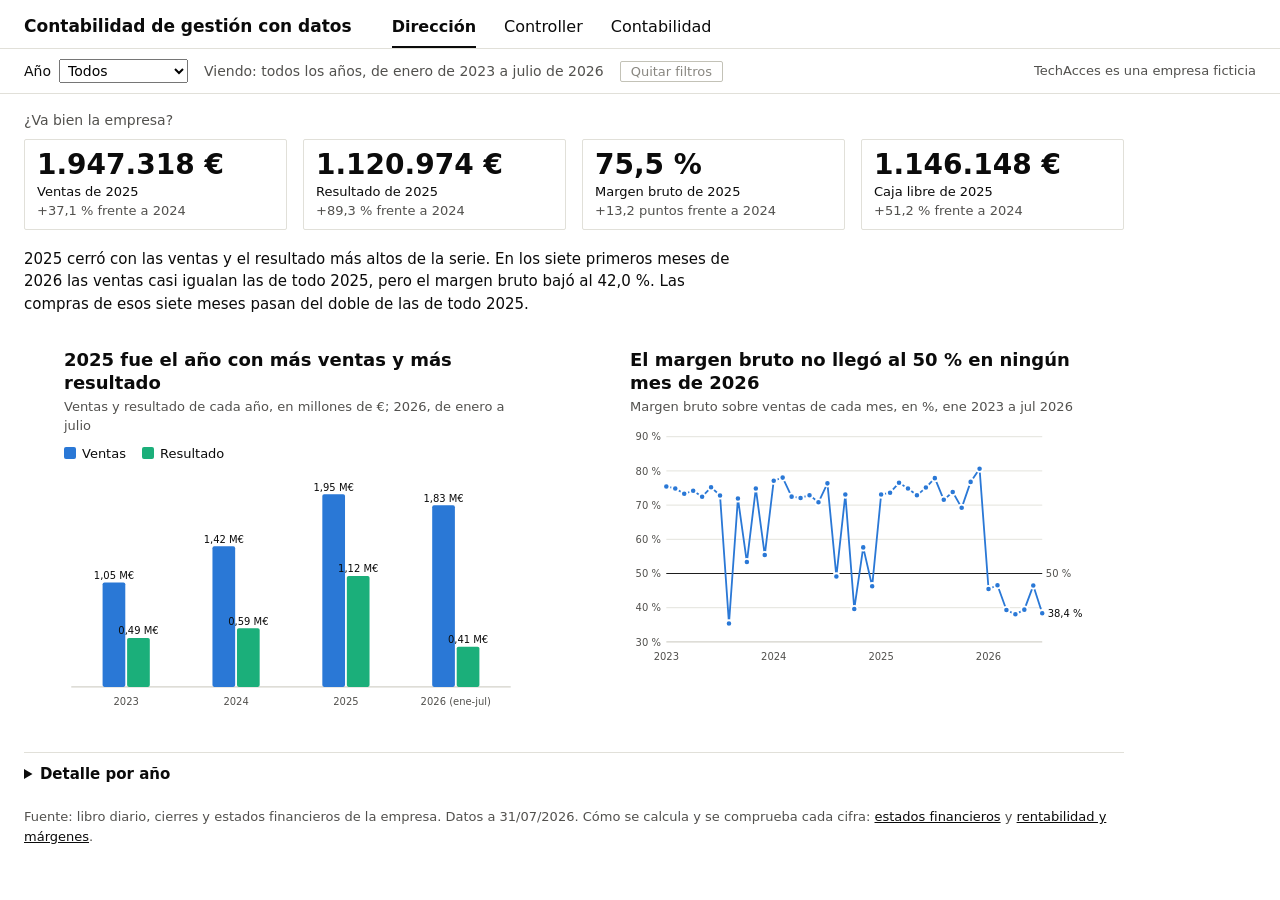
==== index.html @ daac5c60 "Cuadro de mando de contabilidad de gestión: web, datos e informes por bloque Tres pestañas (direcció" ====
<!doctype html>
<html lang="es">
<head>
<meta charset="utf-8">
<meta name="viewport" content="width=device-width, initial-scale=1">
<title>Contabilidad de gestión con datos</title>
<meta name="description" content="Cuadro de mando de contabilidad de gestión de una empresa ficticia: dirección, controller y contabilidad, con cada cifra comprobada por otra vía.">
<link rel="stylesheet" href="estilo.css?v=3">
</head>
<body>
<header>
  <div class="barra">
    <p class="nombre">Contabilidad de gestión con datos</p>
    <nav class="pestanas" role="tablist" aria-label="Cuadros">
      <button role="tab" id="tab-direccion" aria-controls="direccion" data-pestana="direccion">Dirección</button>
      <button role="tab" id="tab-controller" aria-controls="controller" data-pestana="controller">Controller</button>
      <button role="tab" id="tab-contabilidad" aria-controls="contabilidad" data-pestana="contabilidad">Contabilidad</button>
    </nav>
  </div>
  <div class="filtros">
    <label>Año <select id="filtro-ano"></select></label>
    <span class="viendo" id="viendo"></span>
    <button type="button" id="quitar">Quitar filtros</button>
    <span class="ficticia">TechAcces es una empresa ficticia</span>
  </div>
</header>

<main>
  <section class="pestana" id="direccion" role="tabpanel" aria-labelledby="tab-direccion">
    <p class="pregunta">¿Va bien la empresa?</p>
    <div class="cifras" id="dir-cifras"></div>
    <p class="texto" id="dir-texto"></p>
    <div class="graficos">
      <figure class="grafico" id="dir-g1"></figure>
      <figure class="grafico" id="dir-g2"></figure>
    </div>
    <details id="dir-detalle"><summary>Detalle por año</summary></details>
    <p class="fuente">Fuente: libro diario, cierres y estados financieros de la empresa. Datos a 31/07/2026. Cómo se calcula y se comprueba cada cifra: <a href="https://github.com/jleonceo/analisis-contable/blob/main/informes/01_estados_financieros.md">estados financieros</a> y <a href="https://github.com/jleonceo/analisis-contable/blob/main/informes/02_rentabilidad_y_margenes.md">rentabilidad y márgenes</a>.</p>
  </section>

  <section class="pestana" id="controller" role="tabpanel" aria-labelledby="tab-controller" hidden>
    <p class="pregunta">¿Dónde se aparta 2026 del presupuesto y de los objetivos?</p>
    <div class="cifras" id="con-cifras"></div>
    <p class="texto" id="con-texto"></p>
    <div class="graficos">
      <figure class="grafico" id="con-g1"></figure>
      <figure class="grafico" id="con-g2"></figure>
    </div>
    <details id="con-detalle"><summary>Detalle: partidas, líneas, centros, personal y clientes</summary></details>
    <p class="fuente">Fuente: libro diario, presupuesto y objetivos de la empresa. Datos a 31/07/2026. Cómo se calcula y se comprueba cada cifra: <a href="https://github.com/jleonceo/analisis-contable/blob/main/informes/03_presupuesto_objetivos_y_centros.md">presupuesto y coste por centro</a> y <a href="https://github.com/jleonceo/analisis-contable/blob/main/informes/04_clientes_y_proveedores.md">clientes y proveedores</a>.</p>
  </section>

  <section class="pestana" id="contabilidad" role="tabpanel" aria-labelledby="tab-contabilidad" hidden>
    <p class="pregunta">¿Qué hay que revisar en el libro diario?</p>
    <div class="cifras" id="ope-cifras"></div>
    <p class="texto" id="ope-texto"></p>
    <div id="ope-tabla"></div>
    <p class="fuente">Fuente: libro diario y cierres de la empresa. Comprobaciones a 31/07/2026. Cómo se hace cada comprobación: <a href="https://github.com/jleonceo/analisis-contable/blob/main/informes/05_calidad_del_libro_diario.md">calidad del libro diario</a> y <a href="https://github.com/jleonceo/analisis-contable/blob/main/informes/06_fiscal_y_cierre.md">fiscal y cierre</a>.</p>
  </section>
</main>

<div class="etiqueta-dato" id="etiqueta" role="tooltip" hidden></div>
<script src="cuadro.js?v=9"></script>
</body>
</html>
---- estilo.css ----
/* Cuadro de mando de contabilidad de gestión. Estilo de la casa: fondo blanco, Segoe UI, sin sombras, sin
   degradados, sin píldoras ni animaciones. Valores de las reglas de salida (E1 a E8) y del patrón del cuadro de mando. */

html, body { margin: 0; background: #ffffff; color: #0b0b0b; }
body { font-family: "Segoe UI", system-ui, sans-serif; font-size: 15px; line-height: 1.5; }

/* Barra de arriba: nombre en negrita y pestañas en una fila; la elegida, en negrita y subrayada. */
.barra { display: flex; flex-wrap: wrap; align-items: baseline; gap: 8px 32px; padding: 14px 24px 0; border-bottom: 1px solid #e1e0d9; }
.nombre { font-size: 17px; font-weight: 700; margin: 0 8px 0 0; }
.pestanas { display: flex; gap: 28px; flex-wrap: wrap; }
.pestanas button { font: 16px "Segoe UI", system-ui, sans-serif; color: #0b0b0b; background: none; border: 0; padding: 0 0 10px; cursor: pointer; border-bottom: 2px solid transparent; }
.pestanas button[aria-selected="true"] { font-weight: 700; border-bottom-color: #0b0b0b; }
.pestanas button:focus-visible, .filtros select:focus-visible, .filtros button:focus-visible { outline: 2px solid #0b0b0b; outline-offset: 2px; }

/* Filtros que valen para todas las pestañas y la línea «Viendo». */
.filtros { display: flex; flex-wrap: wrap; align-items: center; gap: 8px 16px; padding: 10px 24px; border-bottom: 1px solid #e1e0d9; font-size: 14px; }
.filtros label { display: flex; align-items: center; gap: 8px; }
.filtros select { font: 14px "Segoe UI", system-ui, sans-serif; padding: 2px 4px; }
.filtros button { font: 13px "Segoe UI", system-ui, sans-serif; background: #ffffff; border: 1px solid #c3c2b7; border-radius: 2px; padding: 2px 10px; cursor: pointer; color: #0b0b0b; }
.filtros button:disabled { color: #898781; cursor: default; }
.viendo { color: #52514e; }
.ficticia { margin-left: auto; color: #52514e; font-size: 13px; }

main { padding: 16px 24px 32px; max-width: 1100px; }
.pestana[hidden] { display: none; }

/* La pregunta de la pestaña, en una línea. */
.pregunta { font-size: 14px; color: #52514e; margin: 0 0 8px; }

/* Cifras de arriba: cuatro casillas iguales; número a 28 px en negrita, etiqueta y contexto a 13 px. */
.cifras { display: grid; grid-template-columns: repeat(4, minmax(0, 1fr)); gap: 16px; margin: 0 0 18px; }
.cifra { border: 1px solid #e1e0d9; border-radius: 2px; padding: 8px 12px; }
.cifra p { margin: 0; white-space: nowrap; overflow: hidden; text-overflow: ellipsis; }
.cifra .numero { font-size: 28px; font-weight: 700; line-height: 1.2; }
.cifra .etiqueta { font-size: 13px; }
.cifra .contexto { font-size: 13px; color: #52514e; }
.cifra:focus-visible, .cifra:focus { outline: 2px solid #0b0b0b; outline-offset: 1px; }

.texto { max-width: 75ch; margin: 0 0 18px; }

/* Dos gráficos lado a lado, título que concluye a 18 px, subtítulo con medida, unidad y periodo, fuente al pie. */
.graficos { display: grid; grid-template-columns: repeat(2, minmax(0, 1fr)); gap: 32px; }
.grafico h2 { font-size: 18px; font-weight: 700; line-height: 1.3; margin: 0 0 2px; }
.grafico .subtitulo { font-size: 13px; color: #52514e; margin: 0 0 8px; }
.grafico svg { display: block; width: 100%; height: auto; overflow: visible; }
.leyenda { display: flex; flex-wrap: wrap; gap: 4px 16px; font-size: 13px; color: #0b0b0b; margin: 0 0 6px; padding: 0; list-style: none; }
.leyenda span.marca { display: inline-block; width: 12px; height: 12px; margin-right: 6px; vertical-align: -1px; border-radius: 2px; }
.leyenda span.raya { display: inline-block; width: 14px; height: 2px; margin-right: 6px; vertical-align: 3px; }

svg text { font-family: "Segoe UI", system-ui, sans-serif; fill: #52514e; font-size: 11px; }
svg text.valor { fill: #0b0b0b; font-size: 11px; }
svg .dato { cursor: default; }
svg .dato:focus { outline: none; }
svg .dato:focus rect, svg .dato:focus circle { stroke: #0b0b0b; stroke-width: 2px; }

/* El detalle, plegado: el lector lo abre si lo necesita. */
details { margin: 22px 0 0; border-top: 1px solid #e1e0d9; padding-top: 10px; }
summary { cursor: pointer; font-weight: 700; font-size: 15px; }
details .nota { font-size: 13px; color: #52514e; margin: 6px 0 0; max-width: 90ch; }

/* Tablas como las del Gobierno británico: línea bajo la cabecera y sobre el total, sin rayas entre filas. */
.tabla-caja { overflow-x: auto; }
table { border-collapse: collapse; font-size: 13px; margin: 12px 0 0; font-variant-numeric: tabular-nums; }
caption { text-align: left; font-weight: 700; font-size: 14px; padding: 0 0 6px; }
th { text-align: left; font-weight: 700; padding: 5px 16px 5px 0; border-bottom: 1px solid #0b0b0b; vertical-align: bottom; }
td { text-align: left; padding: 4px 16px 4px 0; vertical-align: top; }
th.num, td.num { text-align: right; }
tr.total td { font-weight: 700; border-top: 1px solid #0b0b0b; }
td.aviso { font-weight: 700; }

.descarga { margin: 10px 0 0; }
.descarga button { font: 13px "Segoe UI", system-ui, sans-serif; background: #ffffff; border: 1px solid #c3c2b7; border-radius: 2px; padding: 3px 10px; cursor: pointer; }

.fuente { font-size: 13px; color: #52514e; margin: 22px 0 0; }
.fuente a { color: #0b0b0b; }
.error { font-weight: 700; }

/* Etiqueta al pasar el ratón o con el tabulador: fondo blanco, borde fino, sin sombra. */
.etiqueta-dato { position: fixed; z-index: 10; max-width: 320px; padding: 4px 8px; font-size: 13px; line-height: 1.4; color: #0b0b0b; background: #ffffff; border: 1px solid #0b0b0b; pointer-events: none; }
.etiqueta-dato[hidden] { display: none; }

@media (max-width: 1000px) {
  .graficos { grid-template-columns: 1fr; }
  .cifras { grid-template-columns: repeat(2, minmax(0, 1fr)); }
}
@media (max-width: 560px) {
  .barra, .filtros, main { padding-left: 16px; padding-right: 16px; }
  .cifras { grid-template-columns: 1fr; }
  .ficticia { margin-left: 0; }
}
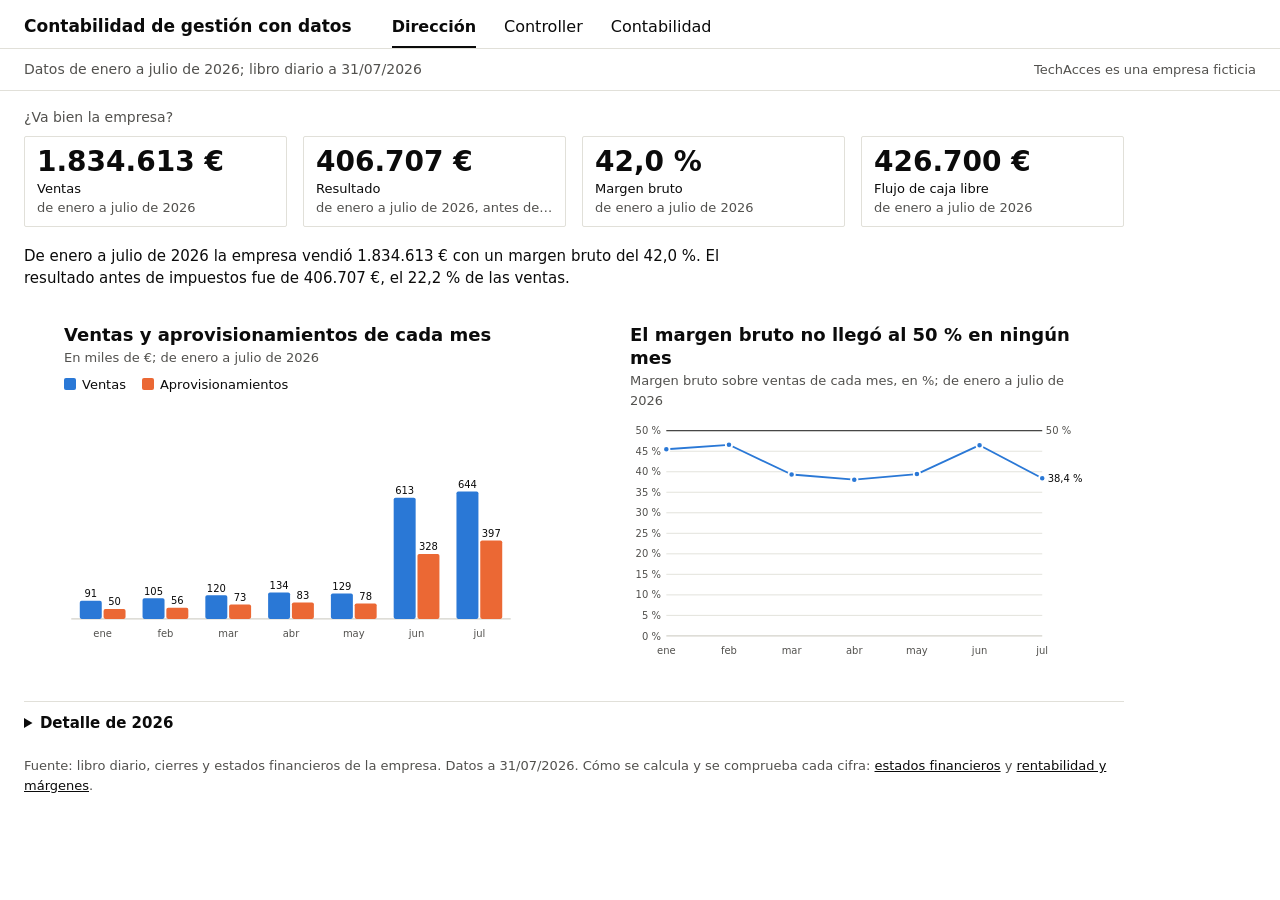
==== commit 22bb51df: "Ventas por línea, costes y variaciones, también solo de 2026 Con las ventas por línea y el coste por" ====
--- a/index.html
+++ b/index.html
@@ -18,9 +18,7 @@
     </nav>
   </div>
   <div class="filtros">
-    <label>Año <select id="filtro-ano"></select></label>
-    <span class="viendo" id="viendo"></span>
-    <button type="button" id="quitar">Quitar filtros</button>
+    <span class="viendo">Datos de enero a julio de 2026; libro diario a 31/07/2026</span>
     <span class="ficticia">TechAcces es una empresa ficticia</span>
   </div>
 </header>
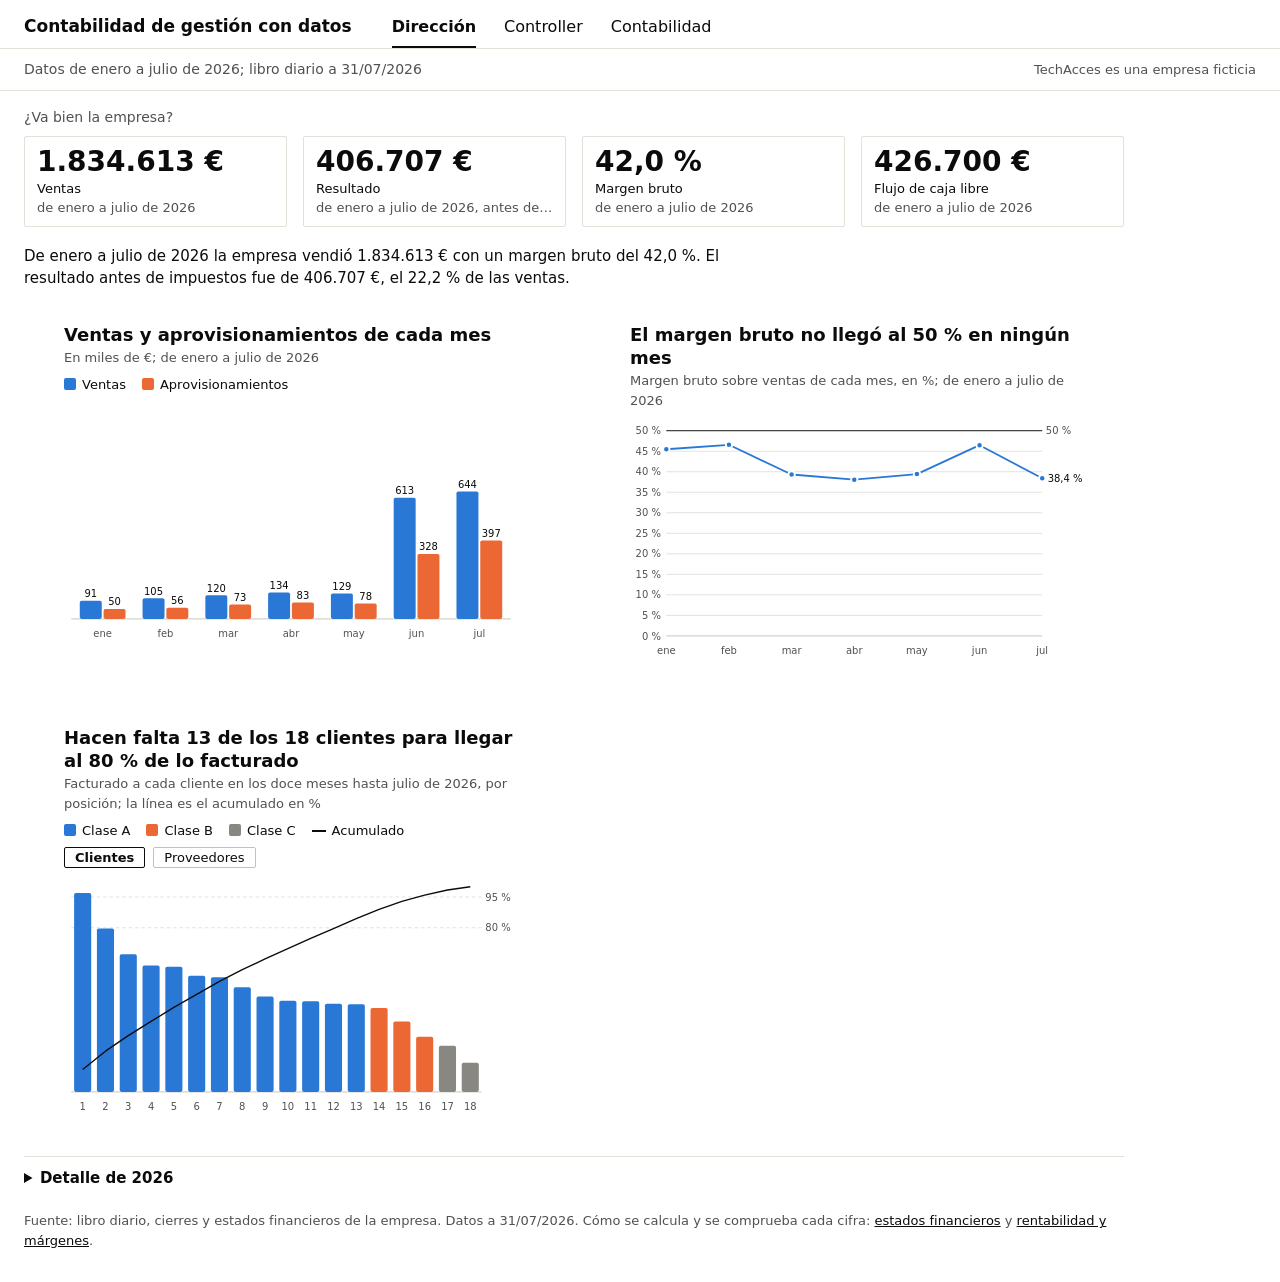
==== commit aaaab64c: "Datos y web: Pareto de clientes y proveedores y puente por cuenta Tres ficheros nuevos en datos/: h_" ====
--- a/index.html
+++ b/index.html
@@ -5,7 +5,7 @@
 <meta name="viewport" content="width=device-width, initial-scale=1">
 <title>Contabilidad de gestión con datos</title>
 <meta name="description" content="Cuadro de mando de contabilidad de gestión de una empresa ficticia: dirección, controller y contabilidad, con cada cifra comprobada por otra vía.">
-<link rel="stylesheet" href="estilo.css?v=3">
+<link rel="stylesheet" href="estilo.css?v=4">
 </head>
 <body>
 <header>
@@ -31,9 +31,10 @@
     <div class="graficos">
       <figure class="grafico" id="dir-g1"></figure>
       <figure class="grafico" id="dir-g2"></figure>
+      <figure class="grafico" id="dir-g3"></figure>
     </div>
     <details id="dir-detalle"><summary>Detalle por año</summary></details>
-    <p class="fuente">Fuente: libro diario, cierres y estados financieros de la empresa. Datos a 31/07/2026. Cómo se calcula y se comprueba cada cifra: <a href="https://github.com/jleonceo/analisis-contable/blob/main/informes/01_estados_financieros.md">estados financieros</a> y <a href="https://github.com/jleonceo/analisis-contable/blob/main/informes/02_rentabilidad_y_margenes.md">rentabilidad y márgenes</a>.</p>
+    <p class="fuente">Fuente: libro diario, cierres y estados financieros de la empresa. Datos a 31/07/2026. Cómo se calcula y se comprueba cada cifra: <a href="https://github.com/jleonceo/management-accounting-analytics/blob/main/informes/01_estados_financieros.md">estados financieros</a> y <a href="https://github.com/jleonceo/management-accounting-analytics/blob/main/informes/02_rentabilidad_y_margenes.md">rentabilidad y márgenes</a>.</p>
   </section>
 
   <section class="pestana" id="controller" role="tabpanel" aria-labelledby="tab-controller" hidden>
@@ -45,7 +46,7 @@
       <figure class="grafico" id="con-g2"></figure>
     </div>
     <details id="con-detalle"><summary>Detalle: partidas, líneas, centros, personal y clientes</summary></details>
-    <p class="fuente">Fuente: libro diario, presupuesto y objetivos de la empresa. Datos a 31/07/2026. Cómo se calcula y se comprueba cada cifra: <a href="https://github.com/jleonceo/analisis-contable/blob/main/informes/03_presupuesto_objetivos_y_centros.md">presupuesto y coste por centro</a> y <a href="https://github.com/jleonceo/analisis-contable/blob/main/informes/04_clientes_y_proveedores.md">clientes y proveedores</a>.</p>
+    <p class="fuente">Fuente: libro diario, presupuesto y objetivos de la empresa. Datos a 31/07/2026. Cómo se calcula y se comprueba cada cifra: <a href="https://github.com/jleonceo/management-accounting-analytics/blob/main/informes/03_presupuesto_objetivos_y_centros.md">presupuesto y coste por centro</a> y <a href="https://github.com/jleonceo/management-accounting-analytics/blob/main/informes/04_clientes_y_proveedores.md">clientes y proveedores</a>.</p>
   </section>
 
   <section class="pestana" id="contabilidad" role="tabpanel" aria-labelledby="tab-contabilidad" hidden>
@@ -53,11 +54,11 @@
     <div class="cifras" id="ope-cifras"></div>
     <p class="texto" id="ope-texto"></p>
     <div id="ope-tabla"></div>
-    <p class="fuente">Fuente: libro diario y cierres de la empresa. Comprobaciones a 31/07/2026. Cómo se hace cada comprobación: <a href="https://github.com/jleonceo/analisis-contable/blob/main/informes/05_calidad_del_libro_diario.md">calidad del libro diario</a> y <a href="https://github.com/jleonceo/analisis-contable/blob/main/informes/06_fiscal_y_cierre.md">fiscal y cierre</a>.</p>
+    <p class="fuente">Fuente: libro diario y cierres de la empresa. Comprobaciones a 31/07/2026. Cómo se hace cada comprobación: <a href="https://github.com/jleonceo/management-accounting-analytics/blob/main/informes/05_calidad_del_libro_diario.md">calidad del libro diario</a> y <a href="https://github.com/jleonceo/management-accounting-analytics/blob/main/informes/06_fiscal_y_cierre.md">fiscal y cierre</a>.</p>
   </section>
 </main>
 
 <div class="etiqueta-dato" id="etiqueta" role="tooltip" hidden></div>
-<script src="cuadro.js?v=9"></script>
+<script src="cuadro.js?v=10"></script>
 </body>
 </html>
--- a/estilo.css
+++ b/estilo.css
@@ -68,6 +68,12 @@
 tr.total td { font-weight: 700; border-top: 1px solid #0b0b0b; }
 td.aviso { font-weight: 700; }
 
+/* Selector del Pareto: dos botones planos; el elegido, en negrita y con borde oscuro. */
+.selector { display: flex; gap: 8px; margin: 0 0 6px; }
+.selector button { font: 13px "Segoe UI", system-ui, sans-serif; background: #ffffff; border: 1px solid #c3c2b7; border-radius: 2px; padding: 2px 10px; cursor: pointer; color: #0b0b0b; }
+.selector button[aria-pressed="true"] { font-weight: 700; border-color: #0b0b0b; }
+.selector button:focus-visible { outline: 2px solid #0b0b0b; outline-offset: 2px; }
+
 .descarga { margin: 10px 0 0; }
 .descarga button { font: 13px "Segoe UI", system-ui, sans-serif; background: #ffffff; border: 1px solid #c3c2b7; border-radius: 2px; padding: 3px 10px; cursor: pointer; }
 
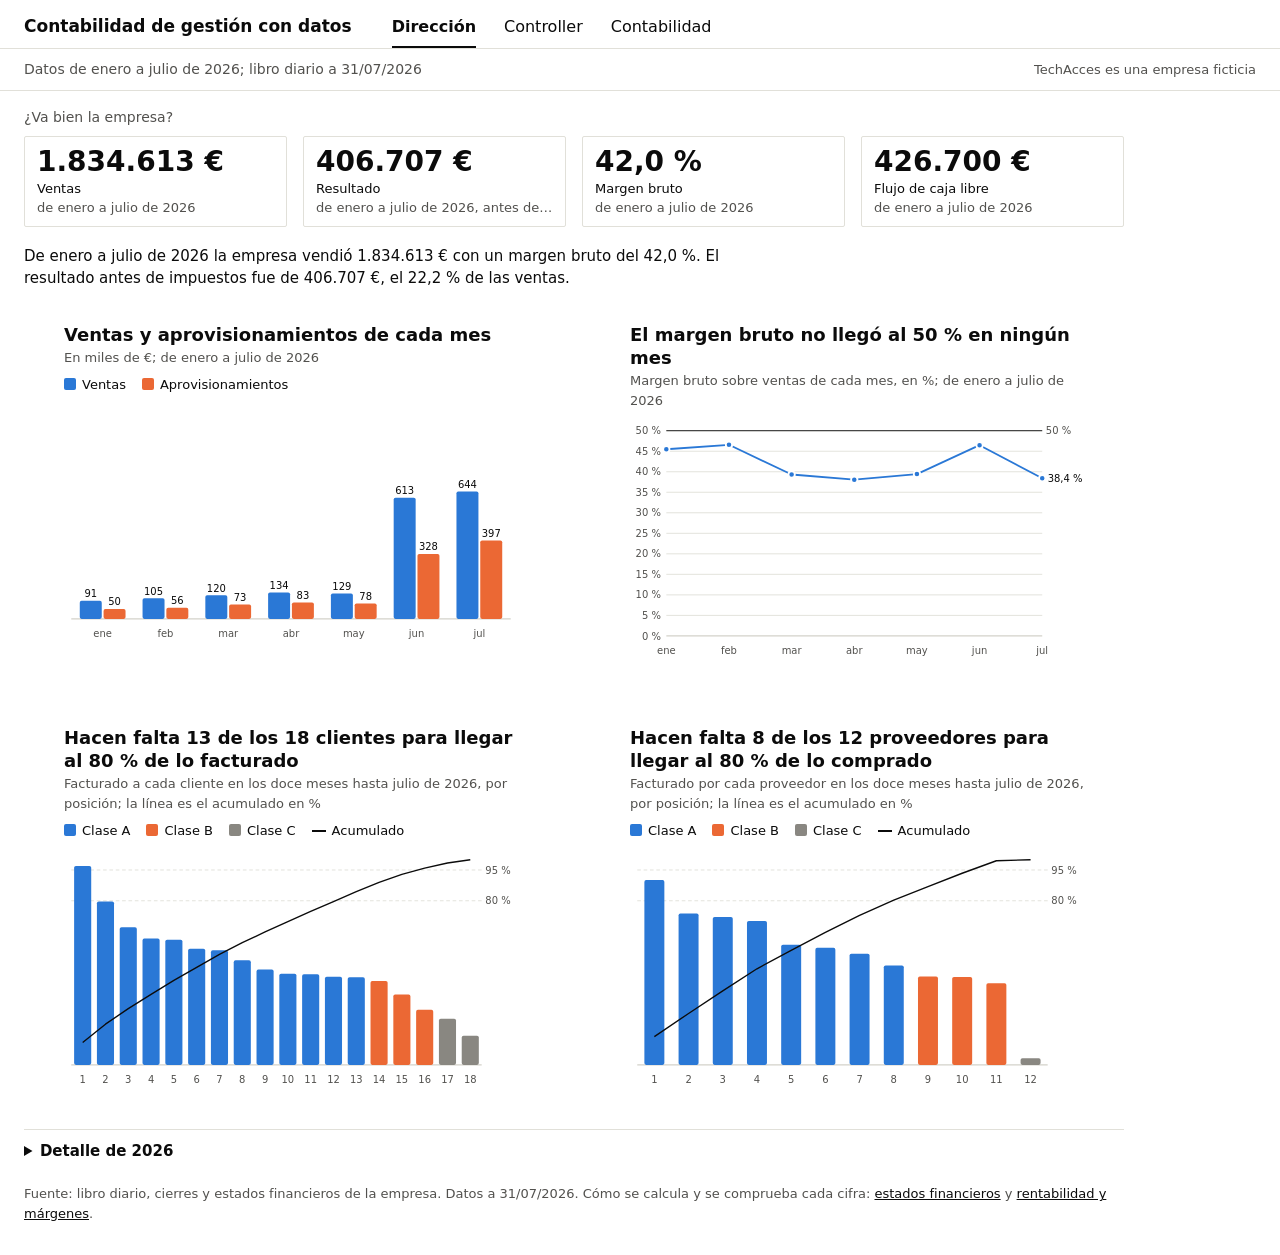
==== commit 4a59c719: "Web: Pareto de clientes y de proveedores lado a lado El Pareto ocupaba solo la mitad de su fila y lo" ====
--- a/index.html
+++ b/index.html
@@ -5,7 +5,7 @@
 <meta name="viewport" content="width=device-width, initial-scale=1">
 <title>Contabilidad de gestión con datos</title>
 <meta name="description" content="Cuadro de mando de contabilidad de gestión de una empresa ficticia: dirección, controller y contabilidad, con cada cifra comprobada por otra vía.">
-<link rel="stylesheet" href="estilo.css?v=4">
+<link rel="stylesheet" href="estilo.css?v=5">
 </head>
 <body>
 <header>
@@ -32,6 +32,7 @@
       <figure class="grafico" id="dir-g1"></figure>
       <figure class="grafico" id="dir-g2"></figure>
       <figure class="grafico" id="dir-g3"></figure>
+      <figure class="grafico" id="dir-g4"></figure>
     </div>
     <details id="dir-detalle"><summary>Detalle por año</summary></details>
     <p class="fuente">Fuente: libro diario, cierres y estados financieros de la empresa. Datos a 31/07/2026. Cómo se calcula y se comprueba cada cifra: <a href="https://github.com/jleonceo/management-accounting-analytics/blob/main/informes/01_estados_financieros.md">estados financieros</a> y <a href="https://github.com/jleonceo/management-accounting-analytics/blob/main/informes/02_rentabilidad_y_margenes.md">rentabilidad y márgenes</a>.</p>
@@ -59,6 +60,6 @@
 </main>
 
 <div class="etiqueta-dato" id="etiqueta" role="tooltip" hidden></div>
-<script src="cuadro.js?v=10"></script>
+<script src="cuadro.js?v=11"></script>
 </body>
 </html>
--- a/estilo.css
+++ b/estilo.css
@@ -68,12 +68,6 @@
 tr.total td { font-weight: 700; border-top: 1px solid #0b0b0b; }
 td.aviso { font-weight: 700; }
 
-/* Selector del Pareto: dos botones planos; el elegido, en negrita y con borde oscuro. */
-.selector { display: flex; gap: 8px; margin: 0 0 6px; }
-.selector button { font: 13px "Segoe UI", system-ui, sans-serif; background: #ffffff; border: 1px solid #c3c2b7; border-radius: 2px; padding: 2px 10px; cursor: pointer; color: #0b0b0b; }
-.selector button[aria-pressed="true"] { font-weight: 700; border-color: #0b0b0b; }
-.selector button:focus-visible { outline: 2px solid #0b0b0b; outline-offset: 2px; }
-
 .descarga { margin: 10px 0 0; }
 .descarga button { font: 13px "Segoe UI", system-ui, sans-serif; background: #ffffff; border: 1px solid #c3c2b7; border-radius: 2px; padding: 3px 10px; cursor: pointer; }
 
